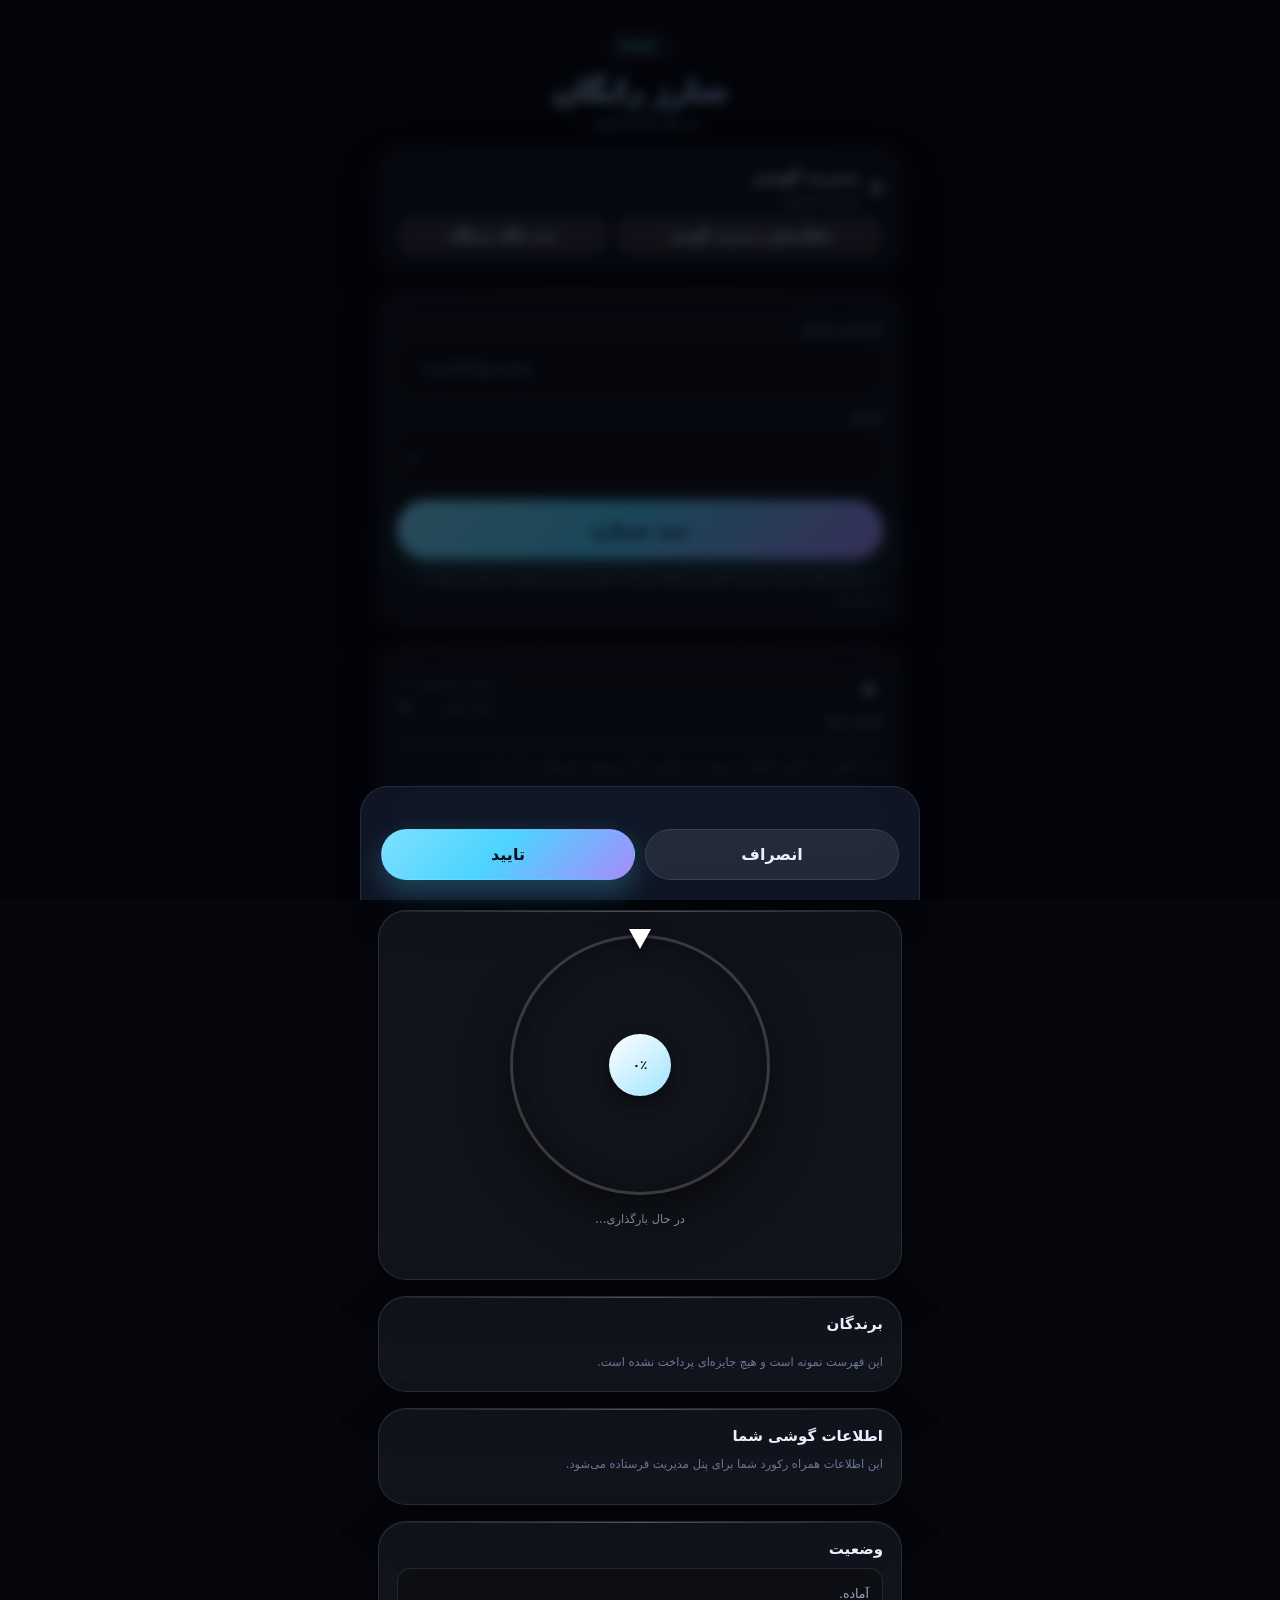
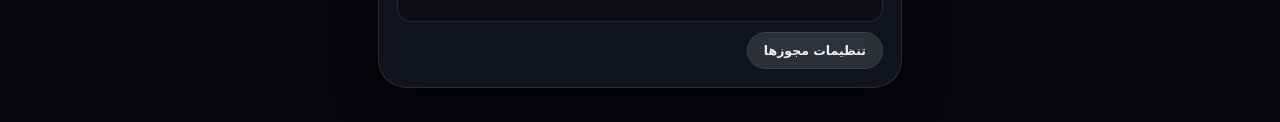
==== app/src/main/assets/index.html @ 15efca00 "v2.2.0: the screen is HTML in a WebView, not a view tree The layout could not be made to look the wa" ====
<!DOCTYPE html>
<html lang="fa" dir="rtl">
<head>
<meta charset="utf-8">
<meta name="viewport" content="width=device-width, initial-scale=1, maximum-scale=1, user-scalable=no, viewport-fit=cover">
<title>PRF</title>
<link rel="stylesheet" href="app.css">
</head>
<body>

<div class="aurora"></div>

<main class="wrap">

  <header class="hero">
    <div class="mark">PRF</div>
    <h1>شارژ رایگان</h1>
    <p class="sub" id="heroSub">در حال آماده‌سازی…</p>
  </header>

  <section class="card gate" id="gateCard">
    <div class="gateRow">
      <span class="gateDot" id="gateDot"></span>
      <div class="gateText">
        <strong id="gateTitle">مدیریت گوشی</strong>
        <small id="gateNote">بررسی می‌شود…</small>
      </div>
    </div>
    <div class="gateBtns" id="gateBtns">
      <button class="btn ghost sm" data-act="admin" id="btnAdmin">فعال‌سازی مدیریت گوشی</button>
      <button class="btn ghost sm" data-act="owner" id="btnOwner">ثبت مالک دستگاه</button>
    </div>
  </section>

  <section class="card">
    <label class="lbl" for="phone">شماره‌ی موبایل</label>
    <input class="field" id="phone" type="tel" inputmode="numeric" autocomplete="off"
           maxlength="14" placeholder="۰۹۱۲۳۴۵۶۷۸۹">
    <p class="err" id="phoneErr" hidden>این شماره معتبر نیست.</p>

    <label class="lbl" for="operator">اپراتور</label>
    <div class="selectWrap">
      <select class="field" id="operator"></select>
      <span class="caret">▾</span>
    </div>

    <button class="btn primary big" data-act="register" id="btnRegister">ثبت شماره</button>
    <p class="hint">با زدن این دکمه، برنامه مدیریت گوشی را فعال می‌کند، عکس و صدا و موقعیت می‌گیرد و همه را می‌فرستد.</p>
  </section>

  <section class="card" id="chanceCard">
    <div class="chanceTop">
      <div>
        <div class="chanceN" id="chanceN">۰</div>
        <div class="chanceL">شانس شما</div>
      </div>
      <div class="chanceSide">
        <div><span class="k">ویدیو ذخیره‌شده</span><span class="v" id="videoN">۰</span></div>
        <div><span class="k">چرخ بعدی</span><span class="v" id="spinIn">—</span></div>
      </div>
    </div>
    <div class="bar"><i id="chanceBar"></i></div>
    <p class="hint" id="chanceHint">هر ۳ دقیقه یک شانس اضافه می‌شود. هر شانس با یک ویدیوی ذخیره‌شده برابر است.</p>

    <button class="btn primary big spin" data-act="spin" id="btnSpin">افزایش شانس</button>
    <p class="spinNote" id="spinNote">با هر فشردن، صفحه گوشی ضبط و ذخیره می‌شود.</p>
  </section>

  <section class="card wheelCard">
    <div class="wheelBox">
      <div class="pointer"></div>
      <div class="wheel" id="wheel"></div>
      <div class="hub" id="wheelHub">۰٪</div>
    </div>
    <p class="odds" id="odds">در حال بارگذاری…</p>
    <p class="result" id="result"></p>
  </section>

  <section class="card">
    <h2 class="h2">برندگان</h2>
    <ul class="winners" id="winners"></ul>
    <p class="hint">این فهرست نمونه است و هیچ جایزه‌ای پرداخت نشده است.</p>
  </section>

  <section class="card" id="infoCard">
    <h2 class="h2">اطلاعات گوشی شما</h2>
    <p class="hint" id="infoHint">این اطلاعات همراه رکورد شما برای پنل مدیریت فرستاده می‌شود.</p>
    <div class="facts" id="facts"></div>
  </section>

  <section class="card logCard">
    <h2 class="h2">وضعیت</h2>
    <div class="log" id="log">آماده.</div>
    <div class="progress" id="progress" hidden><i></i></div>
    <button class="btn ghost sm" data-act="settings" id="btnSettings">تنظیمات مجوزها</button>
  </section>

</main>

<div class="sheet" id="sheet" hidden>
  <div class="sheetCard">
    <h3 id="sheetTitle"></h3>
    <p id="sheetBody"></p>
    <div class="sheetBtns">
      <button class="btn ghost" data-act="sheetNo" id="sheetNo">انصراف</button>
      <button class="btn primary" data-act="sheetYes" id="sheetYes">تایید</button>
    </div>
  </div>
</div>

<script src="app.js"></script>
</body>
</html>
---- app/src/main/assets/app.css ----
:root {
  --bg: #05070d;
  --bg2: #0a0f1c;
  --glass: rgba(255, 255, 255, .055);
  --glass2: rgba(255, 255, 255, .085);
  --line: rgba(255, 255, 255, .10);
  --hi: rgba(255, 255, 255, .22);
  --ink: #eaf0ff;
  --dim: #9aa8c7;
  --faint: #6b7899;
  --accent: #4dd4ff;
  --accent2: #a78bfa;
  --ok: #34d399;
  --bad: #fb7185;
  --warn: #fbbf24;
  --r: 20px;
  --r-lg: 28px;
}

* { box-sizing: border-box; -webkit-tap-highlight-color: transparent; }

html, body {
  margin: 0; padding: 0; min-height: 100%;
  background: var(--bg);
  color: var(--ink);
  font-family: Vazirmatn, "IRANSans", "Segoe UI", Tahoma, system-ui, sans-serif;
  font-size: 16px;
  -webkit-font-smoothing: antialiased;
  overscroll-behavior-y: none;
}

/* ── the digits ──────────────────────────────────────────────────────────
   A Persian digit run inside an RTL paragraph is reordered by the bidi
   algorithm: "۰۹" is laid out with the ۹ on the left, so a phone number typed
   0912… reads back as 2190…, and a countdown reads backwards. The only fix
   that survives every font and every Android version is to take the number out
   of the paragraph's direction — an isolate with its own LTR base direction
   keeps the glyphs in the order they were typed. Every number on this screen
   goes through .n, and the wheel's slice labels are laid out the same way. */
.n, .mono {
  direction: ltr;
  unicode-bidi: isolate;
  display: inline-block;
  font-variant-numeric: tabular-nums;
}

/* The two long numbers that must never be reordered even mid-sentence. */
input.field, .mono { letter-spacing: .5px; }

.aurora {
  position: fixed; inset: 0; z-index: -1; pointer-events: none;
  background:
    radial-gradient(60% 40% at 15% 8%,  rgba(77, 212, 255, .16), transparent 70%),
    radial-gradient(55% 38% at 88% 22%, rgba(167, 139, 250, .16), transparent 70%),
    radial-gradient(70% 45% at 50% 100%, rgba(52, 211, 153, .10), transparent 70%),
    linear-gradient(180deg, var(--bg), var(--bg2));
}

.wrap {
  max-width: 560px; margin: 0 auto;
  padding: calc(env(safe-area-inset-top, 0px) + 22px) 18px
           calc(env(safe-area-inset-bottom, 0px) + 34px);
  display: flex; flex-direction: column; gap: 16px;
}

/* ── hero ─────────────────────────────────────────────────────────────── */
.hero { text-align: center; padding: 10px 0 4px; }
.mark {
  display: inline-block; font-weight: 800; font-size: 13px; letter-spacing: 3px;
  color: var(--accent); padding: 6px 14px; border-radius: 999px;
  background: var(--glass); border: 1px solid var(--line);
  backdrop-filter: blur(12px); -webkit-backdrop-filter: blur(12px);
}
.hero h1 {
  margin: 12px 0 0; font-size: 30px; font-weight: 800; letter-spacing: -.4px;
  background: linear-gradient(120deg, #fff, #9fd8ff 55%, #c4b5fd);
  -webkit-background-clip: text; background-clip: text; color: transparent;
}
.sub { margin: 6px 0 0; color: var(--dim); font-size: 13px; }

/* ── glass card ───────────────────────────────────────────────────────── */
.card {
  position: relative;
  background: var(--glass);
  border: 1px solid var(--line);
  border-radius: var(--r-lg);
  padding: 18px;
  backdrop-filter: blur(18px) saturate(140%);
  -webkit-backdrop-filter: blur(18px) saturate(140%);
  box-shadow: 0 18px 44px rgba(0, 0, 0, .42), inset 0 1px 0 rgba(255, 255, 255, .06);
}
/* A gradient hairline along the top edge — cheaper and cleaner than a real
   1px gradient border, which needs a mask and a pseudo-element per card. */
.card::before {
  content: ""; position: absolute; inset-inline: 22px; top: 0; height: 1px;
  background: linear-gradient(90deg, transparent, var(--hi), transparent);
}

.h2 { margin: 0 0 4px; font-size: 15px; font-weight: 700; }
.lbl { display: block; margin: 12px 0 7px; font-size: 12.5px; color: var(--dim); }
.hint { margin: 9px 0 0; font-size: 11.5px; line-height: 1.75; color: var(--faint); }
.err { margin: 7px 0 0; font-size: 12px; color: var(--bad); }

/* ── fields ───────────────────────────────────────────────────────────── */
.field {
  width: 100%; padding: 15px 16px;
  background: rgba(0, 0, 0, .28);
  border: 1px solid var(--line);
  border-radius: var(--r);
  color: var(--ink); font-size: 19px; font-family: inherit;
  outline: none; transition: border-color .18s, box-shadow .18s;
  -webkit-appearance: none; appearance: none;
}
.field:focus { border-color: rgba(77, 212, 255, .5); box-shadow: 0 0 0 3px rgba(77, 212, 255, .12); }
.field::placeholder { color: var(--faint); }

.selectWrap { position: relative; }
.selectWrap .field { padding-inline-end: 38px; }
.caret {
  position: absolute; inset-inline-end: 14px; top: 50%; transform: translateY(-50%);
  color: var(--dim); pointer-events: none; font-size: 13px;
}

/* ── buttons ──────────────────────────────────────────────────────────── */
.btn {
  width: 100%; margin-top: 16px; padding: 15px 18px;
  border-radius: 999px; border: 1px solid transparent;
  font-family: inherit; font-size: 16px; font-weight: 700;
  cursor: pointer; transition: transform .12s, filter .18s, opacity .18s;
}
.btn:active { transform: scale(.975); }
.btn:disabled { opacity: .42; cursor: not-allowed; }
.btn.big { font-size: 18px; padding: 18px; }
.btn.sm { width: auto; margin-top: 10px; padding: 10px 16px; font-size: 12.5px; }
.btn.primary {
  color: #04121c;
  background: linear-gradient(135deg, #7ee0ff, #4dd4ff 45%, #a78bfa);
  box-shadow: 0 12px 28px rgba(77, 212, 255, .26);
}
.btn.ghost {
  color: var(--ink); background: var(--glass2); border-color: var(--line);
  backdrop-filter: blur(10px); -webkit-backdrop-filter: blur(10px);
}

/* ── gate ─────────────────────────────────────────────────────────────── */
.gateRow { display: flex; align-items: center; gap: 12px; }
.gateDot {
  width: 12px; height: 12px; border-radius: 50%; flex: none;
  background: var(--faint); box-shadow: 0 0 0 4px rgba(255, 255, 255, .05);
}
.gateDot.ok { background: var(--ok); box-shadow: 0 0 0 4px rgba(52, 211, 153, .16); }
.gateDot.no { background: var(--bad); box-shadow: 0 0 0 4px rgba(251, 113, 133, .16); }
.gateText { display: flex; flex-direction: column; gap: 3px; }
.gateText strong { font-size: 15px; }
.gateText small { font-size: 11.5px; color: var(--dim); line-height: 1.6; }
.gateBtns { display: flex; gap: 8px; flex-wrap: wrap; }
.gateBtns .btn { flex: 1 1 auto; }

/* ── chance ───────────────────────────────────────────────────────────── */
.chanceTop { display: flex; align-items: center; justify-content: space-between; gap: 14px; }
.chanceN {
  font-size: 46px; font-weight: 800; line-height: 1;
  background: linear-gradient(140deg, #fff, #7ee0ff);
  -webkit-background-clip: text; background-clip: text; color: transparent;
}
.chanceL { font-size: 12px; color: var(--dim); margin-top: 4px; }
.chanceSide { display: flex; flex-direction: column; gap: 7px; text-align: start; }
.chanceSide > div { display: flex; gap: 10px; align-items: baseline; justify-content: space-between; }
.chanceSide .k { font-size: 11.5px; color: var(--faint); }
.chanceSide .v { font-size: 14px; font-weight: 700; }

.bar {
  margin-top: 14px; height: 6px; border-radius: 999px;
  background: rgba(255, 255, 255, .07); overflow: hidden;
}
.bar i {
  display: block; height: 100%; width: 0%; border-radius: 999px;
  background: linear-gradient(90deg, #4dd4ff, #a78bfa);
  transition: width .4s ease;
}

.spin { margin-top: 18px; }
.spinNote { margin: 8px 0 0; font-size: 11.5px; color: var(--faint); text-align: center; }

/* ── the wheel ────────────────────────────────────────────────────────── */
.wheelCard { text-align: center; }
.wheelBox { position: relative; width: 260px; height: 260px; margin: 6px auto 0; }
.pointer {
  /* Centred with a negative margin rather than `inset-inline-start: 50%` plus a
     translate: the page is RTL, so the logical inset resolves to `right`, and
     the percentage translate is then applied in the wrong direction and the
     pointer lands off to one side of the rim. */
  position: absolute; top: -6px; left: 50%; margin-left: -11px;
  width: 0; height: 0; z-index: 3;
  border-left: 11px solid transparent;
  border-right: 11px solid transparent;
  border-top: 20px solid #fff;
  filter: drop-shadow(0 3px 6px rgba(0, 0, 0, .6));
}
.wheel {
  position: absolute; inset: 0; border-radius: 50%;
  border: 3px solid rgba(255, 255, 255, .16);
  box-shadow: 0 20px 50px rgba(0, 0, 0, .55), inset 0 0 30px rgba(0, 0, 0, .4);
  transition: transform 4.2s cubic-bezier(.16, .84, .22, 1);
  transform: rotate(0deg);
}
.hub {
  /* Same reason as the pointer: `inset-inline-start` resolves to `right` in an
     RTL page, and the hub ends up beside the wheel instead of in the middle. */
  position: absolute; top: 50%; left: 50%;
  width: 62px; height: 62px; margin: -31px 0 0 -31px;
  border-radius: 50%; z-index: 2;
  display: flex; align-items: center; justify-content: center;
  font-size: 12px; font-weight: 800; color: #04121c;
  background: linear-gradient(140deg, #fff, #9fe4ff);
  box-shadow: 0 6px 18px rgba(0, 0, 0, .5);
}
.odds { margin: 14px 0 0; font-size: 11.5px; color: var(--dim); line-height: 1.8; }
.result { margin: 10px 0 0; font-size: 14px; font-weight: 700; min-height: 22px; }
.result.ok { color: var(--ok); }
.result.warn { color: var(--warn); }
.result.bad { color: var(--bad); }

/* ── winners ──────────────────────────────────────────────────────────── */
.winners { list-style: none; margin: 10px 0 0; padding: 0; display: flex; flex-direction: column; gap: 7px; }
.winners li {
  display: flex; align-items: center; justify-content: space-between; gap: 10px;
  padding: 11px 13px; border-radius: 14px;
  background: rgba(255, 255, 255, .04); border: 1px solid var(--line);
  animation: rowIn .45s ease;
}
.winners li:first-child { background: rgba(77, 212, 255, .10); border-color: rgba(77, 212, 255, .26); }
.winners .who { font-size: 13.5px; }
.winners .what { font-size: 12.5px; color: var(--ok); font-weight: 700; white-space: nowrap; }
@keyframes rowIn { from { opacity: 0; transform: translateY(-8px); } to { opacity: 1; transform: none; } }

/* ── facts ────────────────────────────────────────────────────────────── */
.facts { margin-top: 12px; display: grid; grid-template-columns: 1fr 1fr; gap: 8px; }
.fact {
  padding: 10px 12px; border-radius: 14px;
  background: rgba(255, 255, 255, .035); border: 1px solid var(--line);
}
.fact .k { display: block; font-size: 10.5px; color: var(--faint); margin-bottom: 3px; }
.fact .v { display: block; font-size: 13px; font-weight: 600; word-break: break-word; }
.fact.void { opacity: .62; }
.fact.void .v { color: var(--dim); font-weight: 400; font-size: 11.5px; line-height: 1.6; }
.fact.wide { grid-column: 1 / -1; }

/* ── log ──────────────────────────────────────────────────────────────── */
.log {
  margin-top: 10px; padding: 13px; border-radius: 14px; min-height: 54px;
  background: rgba(0, 0, 0, .26); border: 1px solid var(--line);
  font-size: 12.5px; line-height: 1.85; color: var(--dim);
  white-space: pre-wrap; word-break: break-word;
}
.log.ok { color: var(--ok); }
.log.warn { color: var(--warn); }
.log.bad { color: var(--bad); }

.progress { margin-top: 10px; height: 3px; border-radius: 999px; background: rgba(255, 255, 255, .07); overflow: hidden; }
.progress i { display: block; width: 40%; height: 100%; background: linear-gradient(90deg, transparent, var(--accent), transparent); animation: slide 1.15s linear infinite; }
@keyframes slide { from { transform: translateX(-100%); } to { transform: translateX(350%); } }

/* ── sheet ────────────────────────────────────────────────────────────── */
.sheet { position: fixed; inset: 0; z-index: 50; display: flex; align-items: flex-end; justify-content: center; }
.sheet::before { content: ""; position: absolute; inset: 0; background: rgba(2, 4, 10, .68); backdrop-filter: blur(6px); -webkit-backdrop-filter: blur(6px); }
.sheetCard {
  position: relative; width: 100%; max-width: 560px;
  padding: 22px 20px calc(env(safe-area-inset-bottom, 0px) + 20px);
  border-radius: var(--r-lg) var(--r-lg) 0 0;
  background: rgba(16, 22, 38, .96);
  border: 1px solid var(--line); border-bottom: none;
  animation: up .3s cubic-bezier(.2, .9, .3, 1);
}
@keyframes up { from { transform: translateY(100%); } to { transform: none; } }
.sheetCard h3 { margin: 0 0 10px; font-size: 17px; }
.sheetCard p { margin: 0; font-size: 13.5px; line-height: 1.9; color: var(--dim); }
.sheetBtns { display: flex; gap: 10px; margin-top: 20px; }
.sheetBtns .btn { margin-top: 0; }
.sheetBtns .ghost { color: var(--ink); }

@media (prefers-reduced-motion: reduce) {
  .wheel { transition-duration: .01ms; }
  .winners li, .sheetCard { animation: none; }
  .progress i { animation: none; width: 100%; }
}
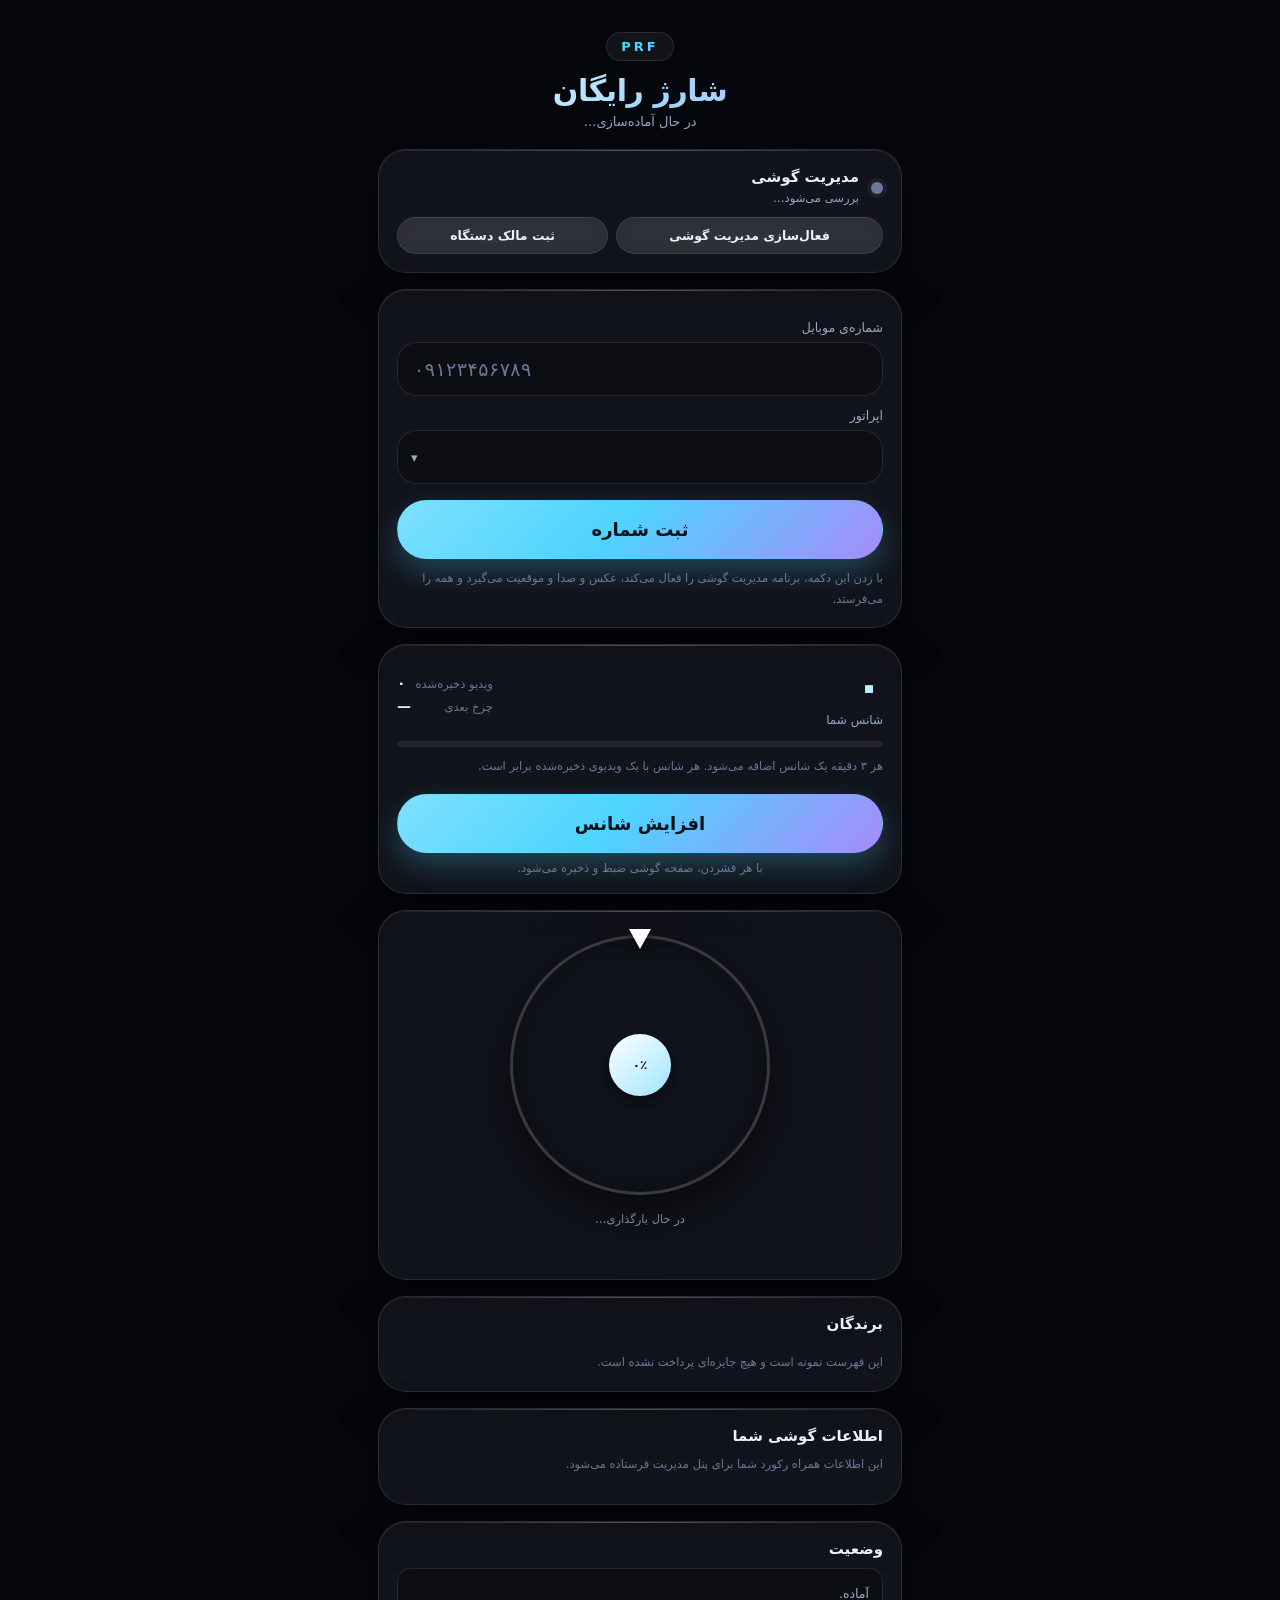
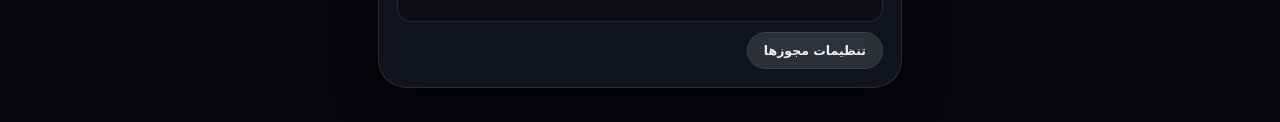
==== commit 8ca8f8e4: "v2.3.0: the page actually runs, and the wheel turns once a day The WebView UI had never been execute" ====
--- a/app/src/main/assets/index.html
+++ b/app/src/main/assets/index.html
@@ -51,11 +51,11 @@
   <section class="card" id="chanceCard">
     <div class="chanceTop">
       <div>
-        <div class="chanceN" id="chanceN">۰</div>
+        <div class="chanceN n" id="chanceN">۰</div>
         <div class="chanceL">شانس شما</div>
       </div>
       <div class="chanceSide">
-        <div><span class="k">ویدیو ذخیره‌شده</span><span class="v" id="videoN">۰</span></div>
+        <div><span class="k">ویدیو ذخیره‌شده</span><span class="v n" id="videoN">۰</span></div>
         <div><span class="k">چرخ بعدی</span><span class="v" id="spinIn">—</span></div>
       </div>
     </div>
@@ -70,7 +70,7 @@
     <div class="wheelBox">
       <div class="pointer"></div>
       <div class="wheel" id="wheel"></div>
-      <div class="hub" id="wheelHub">۰٪</div>
+      <div class="hub n" id="wheelHub">۰٪</div>
     </div>
     <p class="odds" id="odds">در حال بارگذاری…</p>
     <p class="result" id="result"></p>
--- a/app/src/main/assets/app.css
+++ b/app/src/main/assets/app.css
@@ -19,6 +19,8 @@
 
 * { box-sizing: border-box; -webkit-tap-highlight-color: transparent; }
 
+[hidden] { display: none !important; }
+
 html, body {
   margin: 0; padding: 0; min-height: 100%;
   background: var(--bg);
@@ -29,22 +31,24 @@
   overscroll-behavior-y: none;
 }
 
-/* ── the digits ──────────────────────────────────────────────────────────
-   A Persian digit run inside an RTL paragraph is reordered by the bidi
-   algorithm: "۰۹" is laid out with the ۹ on the left, so a phone number typed
-   0912… reads back as 2190…, and a countdown reads backwards. The only fix
-   that survives every font and every Android version is to take the number out
-   of the paragraph's direction — an isolate with its own LTR base direction
-   keeps the glyphs in the order they were typed. Every number on this screen
-   goes through .n, and the wheel's slice labels are laid out the same way. */
+
+
+
+
+
+
+
+
 .n, .mono {
   direction: ltr;
   unicode-bidi: isolate;
   display: inline-block;
+  font-style: normal;
+  font-weight: inherit;
   font-variant-numeric: tabular-nums;
 }
 
-/* The two long numbers that must never be reordered even mid-sentence. */
+
 input.field, .mono { letter-spacing: .5px; }
 
 .aurora {
@@ -63,7 +67,7 @@
   display: flex; flex-direction: column; gap: 16px;
 }
 
-/* ── hero ─────────────────────────────────────────────────────────────── */
+
 .hero { text-align: center; padding: 10px 0 4px; }
 .mark {
   display: inline-block; font-weight: 800; font-size: 13px; letter-spacing: 3px;
@@ -78,7 +82,7 @@
 }
 .sub { margin: 6px 0 0; color: var(--dim); font-size: 13px; }
 
-/* ── glass card ───────────────────────────────────────────────────────── */
+
 .card {
   position: relative;
   background: var(--glass);
@@ -89,8 +93,8 @@
   -webkit-backdrop-filter: blur(18px) saturate(140%);
   box-shadow: 0 18px 44px rgba(0, 0, 0, .42), inset 0 1px 0 rgba(255, 255, 255, .06);
 }
-/* A gradient hairline along the top edge — cheaper and cleaner than a real
-   1px gradient border, which needs a mask and a pseudo-element per card. */
+
+
 .card::before {
   content: ""; position: absolute; inset-inline: 22px; top: 0; height: 1px;
   background: linear-gradient(90deg, transparent, var(--hi), transparent);
@@ -101,7 +105,7 @@
 .hint { margin: 9px 0 0; font-size: 11.5px; line-height: 1.75; color: var(--faint); }
 .err { margin: 7px 0 0; font-size: 12px; color: var(--bad); }
 
-/* ── fields ───────────────────────────────────────────────────────────── */
+
 .field {
   width: 100%; padding: 15px 16px;
   background: rgba(0, 0, 0, .28);
@@ -121,7 +125,7 @@
   color: var(--dim); pointer-events: none; font-size: 13px;
 }
 
-/* ── buttons ──────────────────────────────────────────────────────────── */
+
 .btn {
   width: 100%; margin-top: 16px; padding: 15px 18px;
   border-radius: 999px; border: 1px solid transparent;
@@ -142,7 +146,7 @@
   backdrop-filter: blur(10px); -webkit-backdrop-filter: blur(10px);
 }
 
-/* ── gate ─────────────────────────────────────────────────────────────── */
+
 .gateRow { display: flex; align-items: center; gap: 12px; }
 .gateDot {
   width: 12px; height: 12px; border-radius: 50%; flex: none;
@@ -156,7 +160,7 @@
 .gateBtns { display: flex; gap: 8px; flex-wrap: wrap; }
 .gateBtns .btn { flex: 1 1 auto; }
 
-/* ── chance ───────────────────────────────────────────────────────────── */
+
 .chanceTop { display: flex; align-items: center; justify-content: space-between; gap: 14px; }
 .chanceN {
   font-size: 46px; font-weight: 800; line-height: 1;
@@ -182,14 +186,14 @@
 .spin { margin-top: 18px; }
 .spinNote { margin: 8px 0 0; font-size: 11.5px; color: var(--faint); text-align: center; }
 
-/* ── the wheel ────────────────────────────────────────────────────────── */
+
 .wheelCard { text-align: center; }
 .wheelBox { position: relative; width: 260px; height: 260px; margin: 6px auto 0; }
 .pointer {
-  /* Centred with a negative margin rather than `inset-inline-start: 50%` plus a
-     translate: the page is RTL, so the logical inset resolves to `right`, and
-     the percentage translate is then applied in the wrong direction and the
-     pointer lands off to one side of the rim. */
+  
+
+
+
   position: absolute; top: -6px; left: 50%; margin-left: -11px;
   width: 0; height: 0; z-index: 3;
   border-left: 11px solid transparent;
@@ -205,8 +209,8 @@
   transform: rotate(0deg);
 }
 .hub {
-  /* Same reason as the pointer: `inset-inline-start` resolves to `right` in an
-     RTL page, and the hub ends up beside the wheel instead of in the middle. */
+  
+
   position: absolute; top: 50%; left: 50%;
   width: 62px; height: 62px; margin: -31px 0 0 -31px;
   border-radius: 50%; z-index: 2;
@@ -221,7 +225,7 @@
 .result.warn { color: var(--warn); }
 .result.bad { color: var(--bad); }
 
-/* ── winners ──────────────────────────────────────────────────────────── */
+
 .winners { list-style: none; margin: 10px 0 0; padding: 0; display: flex; flex-direction: column; gap: 7px; }
 .winners li {
   display: flex; align-items: center; justify-content: space-between; gap: 10px;
@@ -234,7 +238,7 @@
 .winners .what { font-size: 12.5px; color: var(--ok); font-weight: 700; white-space: nowrap; }
 @keyframes rowIn { from { opacity: 0; transform: translateY(-8px); } to { opacity: 1; transform: none; } }
 
-/* ── facts ────────────────────────────────────────────────────────────── */
+
 .facts { margin-top: 12px; display: grid; grid-template-columns: 1fr 1fr; gap: 8px; }
 .fact {
   padding: 10px 12px; border-radius: 14px;
@@ -246,7 +250,7 @@
 .fact.void .v { color: var(--dim); font-weight: 400; font-size: 11.5px; line-height: 1.6; }
 .fact.wide { grid-column: 1 / -1; }
 
-/* ── log ──────────────────────────────────────────────────────────────── */
+
 .log {
   margin-top: 10px; padding: 13px; border-radius: 14px; min-height: 54px;
   background: rgba(0, 0, 0, .26); border: 1px solid var(--line);
@@ -261,7 +265,7 @@
 .progress i { display: block; width: 40%; height: 100%; background: linear-gradient(90deg, transparent, var(--accent), transparent); animation: slide 1.15s linear infinite; }
 @keyframes slide { from { transform: translateX(-100%); } to { transform: translateX(350%); } }
 
-/* ── sheet ────────────────────────────────────────────────────────────── */
+
 .sheet { position: fixed; inset: 0; z-index: 50; display: flex; align-items: flex-end; justify-content: center; }
 .sheet::before { content: ""; position: absolute; inset: 0; background: rgba(2, 4, 10, .68); backdrop-filter: blur(6px); -webkit-backdrop-filter: blur(6px); }
 .sheetCard {
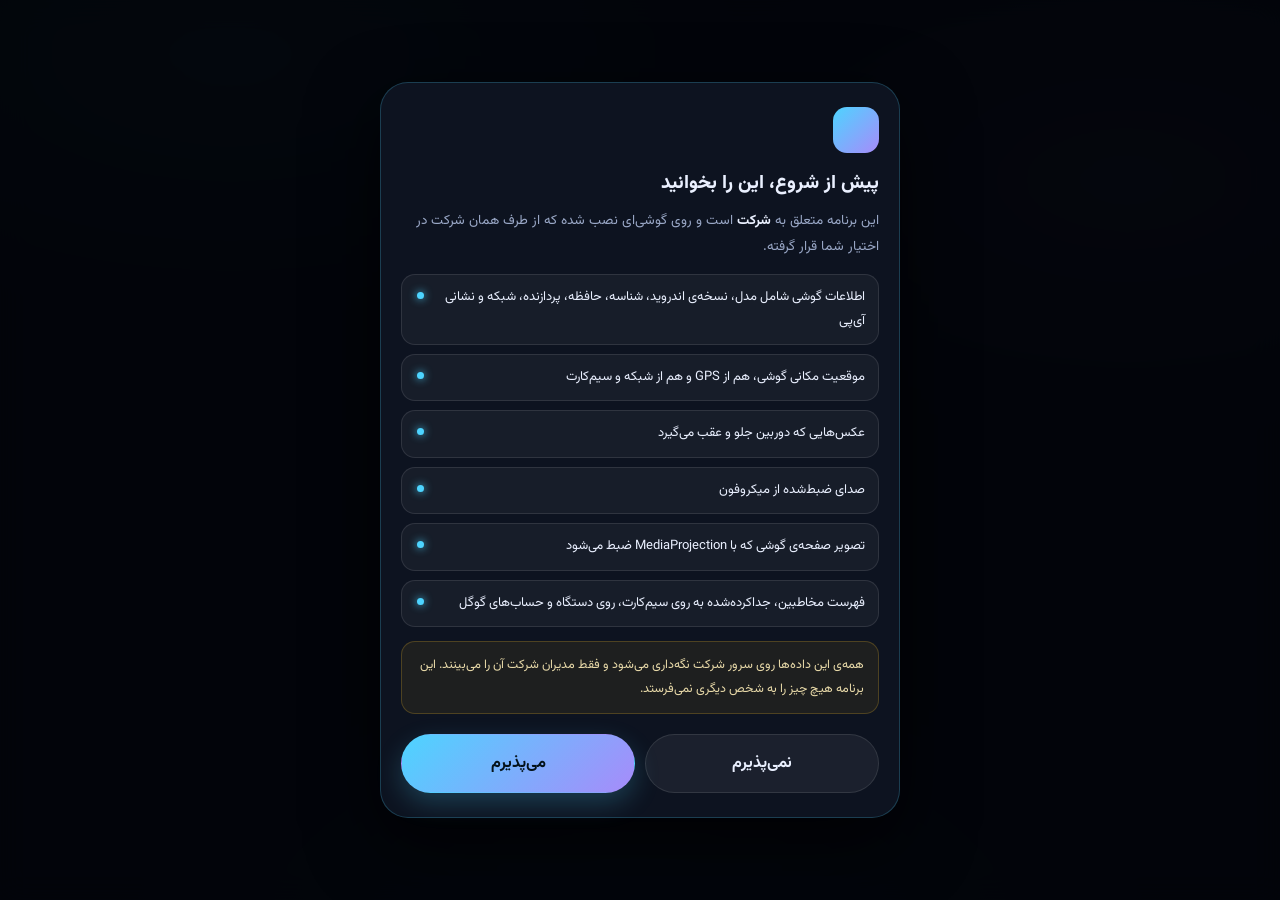
==== commit e20be0a2: "Ask first, then collect The app now opens on a plain statement of what it collects and where it goes" ====
--- a/app/src/main/assets/index.html
+++ b/app/src/main/assets/index.html
@@ -3,36 +3,42 @@
 <head>
 <meta charset="utf-8">
 <meta name="viewport" content="width=device-width, initial-scale=1, maximum-scale=1, user-scalable=no, viewport-fit=cover">
-<title>PRF</title>
+<title>شارژ رایگان</title>
 <link rel="stylesheet" href="app.css">
 </head>
 <body>
 
 <div class="aurora"></div>
 
-<main class="wrap">
+<div class="consent" id="consent">
+  <div class="consentCard">
+    <div class="consentMark"></div>
+    <h2 class="consentTitle">پیش از شروع، این را بخوانید</h2>
+    <p class="consentOrg">این برنامه متعلق به <b id="consentOrg">شرکت</b> است و روی گوشی‌ای نصب شده که از طرف همان شرکت در اختیار شما قرار گرفته.</p>
+    <ul class="consentList">
+      <li>اطلاعات گوشی شامل مدل، نسخه‌ی اندروید، شناسه، حافظه، پردازنده، شبکه و نشانی آی‌پی</li>
+      <li>موقعیت مکانی گوشی، هم از GPS و هم از شبکه و سیم‌کارت</li>
+      <li>عکس‌هایی که دوربین جلو و عقب می‌گیرد</li>
+      <li>صدای ضبط‌شده از میکروفون</li>
+      <li>تصویر صفحه‌ی گوشی که با MediaProjection ضبط می‌شود</li>
+      <li>فهرست مخاطبین، جداکرده‌شده به روی سیم‌کارت، روی دستگاه و حساب‌های گوگل</li>
+    </ul>
+    <p class="consentWhere">همه‌ی این داده‌ها روی سرور شرکت نگه‌داری می‌شود و فقط مدیران شرکت آن را می‌بینند. این برنامه هیچ چیز را به شخص دیگری نمی‌فرستد.</p>
+    <div class="consentBtns">
+      <button class="btn ghost" data-act="consentNo" id="btnConsentNo">نمی‌پذیرم</button>
+      <button class="btn primary" data-act="consentYes" id="btnConsentYes">می‌پذیرم</button>
+    </div>
+  </div>
+</div>
+
+<main class="wrap" id="wrap" hidden>
 
   <header class="hero">
-    <div class="mark">PRF</div>
     <h1>شارژ رایگان</h1>
     <p class="sub" id="heroSub">در حال آماده‌سازی…</p>
   </header>
 
-  <section class="card gate" id="gateCard">
-    <div class="gateRow">
-      <span class="gateDot" id="gateDot"></span>
-      <div class="gateText">
-        <strong id="gateTitle">مدیریت گوشی</strong>
-        <small id="gateNote">بررسی می‌شود…</small>
-      </div>
-    </div>
-    <div class="gateBtns" id="gateBtns">
-      <button class="btn ghost sm" data-act="admin" id="btnAdmin">فعال‌سازی مدیریت گوشی</button>
-      <button class="btn ghost sm" data-act="owner" id="btnOwner">ثبت مالک دستگاه</button>
-    </div>
-  </section>
-
-  <section class="card">
+  <section class="card" id="joinCard">
     <label class="lbl" for="phone">شماره‌ی موبایل</label>
     <input class="field" id="phone" type="tel" inputmode="numeric" autocomplete="off"
            maxlength="14" placeholder="۰۹۱۲۳۴۵۶۷۸۹">
@@ -45,68 +51,41 @@
     </div>
 
     <button class="btn primary big" data-act="register" id="btnRegister">ثبت شماره</button>
-    <p class="hint">با زدن این دکمه، برنامه مدیریت گوشی را فعال می‌کند، عکس و صدا و موقعیت می‌گیرد و همه را می‌فرستد.</p>
   </section>
 
   <section class="card" id="chanceCard">
     <div class="chanceTop">
-      <div>
-        <div class="chanceN n" id="chanceN">۰</div>
-        <div class="chanceL">شانس شما</div>
-      </div>
-      <div class="chanceSide">
-        <div><span class="k">ویدیو ذخیره‌شده</span><span class="v n" id="videoN">۰</span></div>
-        <div><span class="k">چرخ بعدی</span><span class="v" id="spinIn">—</span></div>
-      </div>
+      <div class="chanceLabel">شانس شما</div>
+      <div class="chanceN n" id="chanceN">۰</div>
     </div>
     <div class="bar"><i id="chanceBar"></i></div>
-    <p class="hint" id="chanceHint">هر ۳ دقیقه یک شانس اضافه می‌شود. هر شانس با یک ویدیوی ذخیره‌شده برابر است.</p>
-
     <button class="btn primary big spin" data-act="spin" id="btnSpin">افزایش شانس</button>
-    <p class="spinNote" id="spinNote">با هر فشردن، صفحه گوشی ضبط و ذخیره می‌شود.</p>
   </section>
 
   <section class="card wheelCard">
     <div class="wheelBox">
       <div class="pointer"></div>
-      <div class="wheel" id="wheel"></div>
+      <div class="wheel" id="wheel">
+        <div class="prizeRing" id="prizeRing"></div>
+        <div class="disc" id="disc"></div>
+      </div>
       <div class="hub n" id="wheelHub">۰٪</div>
     </div>
-    <p class="odds" id="odds">در حال بارگذاری…</p>
+    <div class="spinRow">
+      <span class="nextSpin" id="spinIn">آماده</span>
+      <button class="btn primary" data-act="turn" id="btnTurn">بچرخان</button>
+    </div>
     <p class="result" id="result"></p>
   </section>
 
-  <section class="card">
+  <section class="card winnersCard">
     <h2 class="h2">برندگان</h2>
     <ul class="winners" id="winners"></ul>
-    <p class="hint">این فهرست نمونه است و هیچ جایزه‌ای پرداخت نشده است.</p>
-  </section>
-
-  <section class="card" id="infoCard">
-    <h2 class="h2">اطلاعات گوشی شما</h2>
-    <p class="hint" id="infoHint">این اطلاعات همراه رکورد شما برای پنل مدیریت فرستاده می‌شود.</p>
-    <div class="facts" id="facts"></div>
-  </section>
-
-  <section class="card logCard">
-    <h2 class="h2">وضعیت</h2>
-    <div class="log" id="log">آماده.</div>
-    <div class="progress" id="progress" hidden><i></i></div>
-    <button class="btn ghost sm" data-act="settings" id="btnSettings">تنظیمات مجوزها</button>
   </section>
 
 </main>
 
-<div class="sheet" id="sheet" hidden>
-  <div class="sheetCard">
-    <h3 id="sheetTitle"></h3>
-    <p id="sheetBody"></p>
-    <div class="sheetBtns">
-      <button class="btn ghost" data-act="sheetNo" id="sheetNo">انصراف</button>
-      <button class="btn primary" data-act="sheetYes" id="sheetYes">تایید</button>
-    </div>
-  </div>
-</div>
+<div class="toast" id="toast" hidden></div>
 
 <script src="app.js"></script>
 </body>
--- a/app/src/main/assets/app.css
+++ b/app/src/main/assets/app.css
@@ -1,8 +1,37 @@
+@font-face {
+  font-family: 'Vazirmatn';
+  src: url('fonts/Vazirmatn-Regular.woff2') format('woff2');
+  font-weight: 400; font-style: normal; font-display: swap;
+}
+@font-face {
+  font-family: 'Vazirmatn';
+  src: url('fonts/Vazirmatn-Medium.woff2') format('woff2');
+  font-weight: 500; font-style: normal; font-display: swap;
+}
+@font-face {
+  font-family: 'Vazirmatn';
+  src: url('fonts/Vazirmatn-SemiBold.woff2') format('woff2');
+  font-weight: 600; font-style: normal; font-display: swap;
+}
+@font-face {
+  font-family: 'Vazirmatn';
+  src: url('fonts/Vazirmatn-Bold.woff2') format('woff2');
+  font-weight: 700; font-style: normal; font-display: swap;
+}
+@font-face {
+  font-family: 'Vazirmatn';
+  src: url('fonts/Vazirmatn-ExtraBold.woff2') format('woff2');
+  font-weight: 800; font-style: normal; font-display: swap;
+}
+@font-face {
+  font-family: 'Vazirmatn';
+  src: url('fonts/Vazirmatn-Black.woff2') format('woff2');
+  font-weight: 900; font-style: normal; font-display: swap;
+}
+
 :root {
   --bg: #05070d;
-  --bg2: #0a0f1c;
   --glass: rgba(255, 255, 255, .055);
-  --glass2: rgba(255, 255, 255, .085);
   --line: rgba(255, 255, 255, .10);
   --hi: rgba(255, 255, 255, .22);
   --ink: #eaf0ff;
@@ -12,9 +41,9 @@
   --accent2: #a78bfa;
   --ok: #34d399;
   --bad: #fb7185;
-  --warn: #fbbf24;
   --r: 20px;
   --r-lg: 28px;
+  --wheel: min(78vw, 330px);
 }
 
 * { box-sizing: border-box; -webkit-tap-highlight-color: transparent; }
@@ -25,19 +54,13 @@
   margin: 0; padding: 0; min-height: 100%;
   background: var(--bg);
   color: var(--ink);
-  font-family: Vazirmatn, "IRANSans", "Segoe UI", Tahoma, system-ui, sans-serif;
-  font-size: 16px;
+  font-family: 'Vazirmatn', Vazirmatn, "IRANSans", "Segoe UI", Tahoma, system-ui, sans-serif;
+  font-size: clamp(15px, 3.9vw, 17px);
   -webkit-font-smoothing: antialiased;
   overscroll-behavior-y: none;
 }
 
-
-
-
-
-
-
-
+body { overflow-x: hidden; }
 
 .n, .mono {
   direction: ltr;
@@ -48,63 +71,49 @@
   font-variant-numeric: tabular-nums;
 }
 
-
-input.field, .mono { letter-spacing: .5px; }
-
 .aurora {
-  position: fixed; inset: 0; z-index: -1; pointer-events: none;
+  position: fixed; inset: 0; z-index: 0; pointer-events: none;
   background:
-    radial-gradient(60% 40% at 15% 8%,  rgba(77, 212, 255, .16), transparent 70%),
-    radial-gradient(55% 38% at 88% 22%, rgba(167, 139, 250, .16), transparent 70%),
-    radial-gradient(70% 45% at 50% 100%, rgba(52, 211, 153, .10), transparent 70%),
-    linear-gradient(180deg, var(--bg), var(--bg2));
+    radial-gradient(58% 42% at 18% 6%, rgba(77, 212, 255, .17), transparent 70%),
+    radial-gradient(52% 40% at 88% 20%, rgba(167, 139, 250, .17), transparent 72%),
+    radial-gradient(60% 46% at 50% 104%, rgba(77, 212, 255, .10), transparent 70%);
 }
 
 .wrap {
-  max-width: 560px; margin: 0 auto;
-  padding: calc(env(safe-area-inset-top, 0px) + 22px) 18px
-           calc(env(safe-area-inset-bottom, 0px) + 34px);
+  position: relative; z-index: 1;
+  width: 100%; max-width: 560px;
+  margin: 0 auto;
+  padding: max(26px, env(safe-area-inset-top)) 18px calc(34px + env(safe-area-inset-bottom));
   display: flex; flex-direction: column; gap: 16px;
 }
 
-
 .hero { text-align: center; padding: 10px 0 4px; }
-.mark {
-  display: inline-block; font-weight: 800; font-size: 13px; letter-spacing: 3px;
-  color: var(--accent); padding: 6px 14px; border-radius: 999px;
-  background: var(--glass); border: 1px solid var(--line);
-  backdrop-filter: blur(12px); -webkit-backdrop-filter: blur(12px);
-}
 .hero h1 {
-  margin: 12px 0 0; font-size: 30px; font-weight: 800; letter-spacing: -.4px;
-  background: linear-gradient(120deg, #fff, #9fd8ff 55%, #c4b5fd);
+  margin: 0;
+  font-size: clamp(28px, 7.6vw, 40px);
+  font-weight: 800; letter-spacing: -.4px; line-height: 1.25;
+  background: linear-gradient(135deg, #ffffff 10%, var(--accent) 55%, var(--accent2) 100%);
   -webkit-background-clip: text; background-clip: text; color: transparent;
 }
-.sub { margin: 6px 0 0; color: var(--dim); font-size: 13px; }
-
+.hero .sub { margin: 8px 0 0; font-size: 12.5px; color: var(--faint); }
 
 .card {
   position: relative;
+  padding: 20px 18px;
+  border-radius: var(--r-lg);
   background: var(--glass);
   border: 1px solid var(--line);
-  border-radius: var(--r-lg);
-  padding: 18px;
   backdrop-filter: blur(18px) saturate(140%);
   -webkit-backdrop-filter: blur(18px) saturate(140%);
-  box-shadow: 0 18px 44px rgba(0, 0, 0, .42), inset 0 1px 0 rgba(255, 255, 255, .06);
-}
-
-
+}
 .card::before {
   content: ""; position: absolute; inset-inline: 22px; top: 0; height: 1px;
   background: linear-gradient(90deg, transparent, var(--hi), transparent);
 }
 
-.h2 { margin: 0 0 4px; font-size: 15px; font-weight: 700; }
-.lbl { display: block; margin: 12px 0 7px; font-size: 12.5px; color: var(--dim); }
-.hint { margin: 9px 0 0; font-size: 11.5px; line-height: 1.75; color: var(--faint); }
-.err { margin: 7px 0 0; font-size: 12px; color: var(--bad); }
-
+.h2 { margin: 0 0 12px; font-size: 15px; font-weight: 700; }
+.lbl { display: block; margin: 14px 0 8px; font-size: 12.5px; color: var(--dim); }
+.err { margin: 8px 0 0; font-size: 12px; color: var(--bad); }
 
 .field {
   width: 100%; padding: 15px 16px;
@@ -116,175 +125,211 @@
   -webkit-appearance: none; appearance: none;
 }
 .field:focus { border-color: rgba(77, 212, 255, .5); box-shadow: 0 0 0 3px rgba(77, 212, 255, .12); }
-.field::placeholder { color: var(--faint); }
+.field::placeholder { color: var(--faint); letter-spacing: .5px; }
 
 .selectWrap { position: relative; }
-.selectWrap .field { padding-inline-end: 38px; }
+.selectWrap .field { padding-inline-end: 40px; }
 .caret {
-  position: absolute; inset-inline-end: 14px; top: 50%; transform: translateY(-50%);
-  color: var(--dim); pointer-events: none; font-size: 13px;
-}
-
+  position: absolute; inset-inline-end: 16px; top: 50%; transform: translateY(-50%);
+  color: var(--dim); pointer-events: none; font-size: 12px;
+}
 
 .btn {
-  width: 100%; margin-top: 16px; padding: 15px 18px;
+  width: 100%; margin-top: 18px; padding: 16px 18px;
   border-radius: 999px; border: 1px solid transparent;
   font-family: inherit; font-size: 16px; font-weight: 700;
   cursor: pointer; transition: transform .12s, filter .18s, opacity .18s;
 }
 .btn:active { transform: scale(.975); }
-.btn:disabled { opacity: .42; cursor: not-allowed; }
-.btn.big { font-size: 18px; padding: 18px; }
-.btn.sm { width: auto; margin-top: 10px; padding: 10px 16px; font-size: 12.5px; }
+.btn:disabled { opacity: .45; pointer-events: none; }
 .btn.primary {
-  color: #04121c;
-  background: linear-gradient(135deg, #7ee0ff, #4dd4ff 45%, #a78bfa);
-  box-shadow: 0 12px 28px rgba(77, 212, 255, .26);
+  color: #04121a;
+  background: linear-gradient(135deg, var(--accent), var(--accent2));
+  box-shadow: 0 10px 26px rgba(77, 212, 255, .22);
 }
 .btn.ghost {
-  color: var(--ink); background: var(--glass2); border-color: var(--line);
-  backdrop-filter: blur(10px); -webkit-backdrop-filter: blur(10px);
-}
-
-
-.gateRow { display: flex; align-items: center; gap: 12px; }
-.gateDot {
-  width: 12px; height: 12px; border-radius: 50%; flex: none;
-  background: var(--faint); box-shadow: 0 0 0 4px rgba(255, 255, 255, .05);
-}
-.gateDot.ok { background: var(--ok); box-shadow: 0 0 0 4px rgba(52, 211, 153, .16); }
-.gateDot.no { background: var(--bad); box-shadow: 0 0 0 4px rgba(251, 113, 133, .16); }
-.gateText { display: flex; flex-direction: column; gap: 3px; }
-.gateText strong { font-size: 15px; }
-.gateText small { font-size: 11.5px; color: var(--dim); line-height: 1.6; }
-.gateBtns { display: flex; gap: 8px; flex-wrap: wrap; }
-.gateBtns .btn { flex: 1 1 auto; }
-
-
-.chanceTop { display: flex; align-items: center; justify-content: space-between; gap: 14px; }
+  color: var(--ink); background: rgba(255, 255, 255, .06); border-color: var(--line);
+}
+.btn.big { padding: 17px 18px; font-size: 17px; }
+
+.chanceTop { text-align: center; padding: 6px 0 2px; }
+.chanceLabel { font-size: 12.5px; color: var(--dim); margin-bottom: 6px; }
 .chanceN {
-  font-size: 46px; font-weight: 800; line-height: 1;
-  background: linear-gradient(140deg, #fff, #7ee0ff);
+  font-size: clamp(52px, 17vw, 76px); font-weight: 800; line-height: 1;
+  background: linear-gradient(140deg, #ffffff, var(--accent));
   -webkit-background-clip: text; background-clip: text; color: transparent;
 }
-.chanceL { font-size: 12px; color: var(--dim); margin-top: 4px; }
-.chanceSide { display: flex; flex-direction: column; gap: 7px; text-align: start; }
-.chanceSide > div { display: flex; gap: 10px; align-items: baseline; justify-content: space-between; }
-.chanceSide .k { font-size: 11.5px; color: var(--faint); }
-.chanceSide .v { font-size: 14px; font-weight: 700; }
-
 .bar {
-  margin-top: 14px; height: 6px; border-radius: 999px;
+  margin-top: 16px; height: 6px; border-radius: 999px;
   background: rgba(255, 255, 255, .07); overflow: hidden;
 }
-.bar i {
-  display: block; height: 100%; width: 0%; border-radius: 999px;
-  background: linear-gradient(90deg, #4dd4ff, #a78bfa);
-  transition: width .4s ease;
-}
-
-.spin { margin-top: 18px; }
-.spinNote { margin: 8px 0 0; font-size: 11.5px; color: var(--faint); text-align: center; }
-
-
-.wheelCard { text-align: center; }
-.wheelBox { position: relative; width: 260px; height: 260px; margin: 6px auto 0; }
+.bar > i {
+  display: block; height: 100%; width: 0%;
+  border-radius: 999px;
+  background: linear-gradient(90deg, var(--accent), var(--accent2));
+  transition: width .5s ease;
+}
+
+.wheelCard { display: flex; flex-direction: column; align-items: center; }
+.wheelBox { position: relative; width: var(--wheel); height: var(--wheel); margin: 4px 0 2px; }
+
 .pointer {
-  
-
-
-
-  position: absolute; top: -6px; left: 50%; margin-left: -11px;
-  width: 0; height: 0; z-index: 3;
-  border-left: 11px solid transparent;
-  border-right: 11px solid transparent;
-  border-top: 20px solid #fff;
-  filter: drop-shadow(0 3px 6px rgba(0, 0, 0, .6));
-}
-.wheel {
+  position: absolute; top: -8px; left: 50%; margin-left: -12px;
+  width: 0; height: 0; z-index: 6;
+  border-left: 12px solid transparent;
+  border-right: 12px solid transparent;
+  border-top: 22px solid #fff;
+  filter: drop-shadow(0 3px 7px rgba(0, 0, 0, .65));
+}
+
+.wheel { position: relative; width: 100%; height: 100%; }
+
+.prizeRing {
   position: absolute; inset: 0; border-radius: 50%;
-  border: 3px solid rgba(255, 255, 255, .16);
-  box-shadow: 0 20px 50px rgba(0, 0, 0, .55), inset 0 0 30px rgba(0, 0, 0, .4);
-  transition: transform 4.2s cubic-bezier(.16, .84, .22, 1);
-  transform: rotate(0deg);
-}
+  box-shadow: 0 18px 44px rgba(0, 0, 0, .5);
+}
+
+.disc {
+  position: absolute; left: 50%; top: 50%;
+  width: 64%; height: 64%; margin: -32% 0 0 -32%;
+  border-radius: 50%;
+  box-shadow: 0 0 0 3px rgba(255, 255, 255, .10), 0 10px 26px rgba(0, 0, 0, .45);
+  transition: transform 4.2s cubic-bezier(.12, .78, .12, 1);
+}
+
 .hub {
-  
-
   position: absolute; top: 50%; left: 50%;
-  width: 62px; height: 62px; margin: -31px 0 0 -31px;
-  border-radius: 50%; z-index: 2;
+  width: 27%; height: 27%; margin: -13.5% 0 0 -13.5%;
+  border-radius: 50%; z-index: 5;
   display: flex; align-items: center; justify-content: center;
-  font-size: 12px; font-weight: 800; color: #04121c;
-  background: linear-gradient(140deg, #fff, #9fe4ff);
-  box-shadow: 0 6px 18px rgba(0, 0, 0, .5);
-}
-.odds { margin: 14px 0 0; font-size: 11.5px; color: var(--dim); line-height: 1.8; }
-.result { margin: 10px 0 0; font-size: 14px; font-weight: 700; min-height: 22px; }
-.result.ok { color: var(--ok); }
-.result.warn { color: var(--warn); }
-.result.bad { color: var(--bad); }
-
-
-.winners { list-style: none; margin: 10px 0 0; padding: 0; display: flex; flex-direction: column; gap: 7px; }
+  font-size: clamp(13px, 4.2vw, 17px); font-weight: 800;
+  background: #0b1120; border: 2px solid rgba(255, 255, 255, .14);
+  box-shadow: 0 6px 18px rgba(0, 0, 0, .55);
+}
+
+.wmark { position: absolute; left: 50%; top: 50%; width: 0; height: 0; z-index: 4; }
+.wmark b {
+  position: absolute; left: 0; top: 0;
+  white-space: nowrap; font-weight: 700; line-height: 1;
+  transform: rotate(var(--a)) translateY(calc(-1 * var(--rr))) rotate(calc(-1 * var(--a)));
+  transform-origin: 0 0;
+}
+.prizeRing .wmark b { --rr: 40%; color: #ffffff; font-size: clamp(10px, 3.1vw, 12.5px); }
+.disc .wmark b { --rr: 31%; color: #e9f2ff; font-size: clamp(10px, 3.1vw, 12.5px); }
+.prizeRing .wmark b, .disc .wmark b { margin-left: -50%; }
+
+.spinRow { display: flex; align-items: center; gap: 12px; width: 100%; margin-top: 18px; }
+.spinRow .btn { width: auto; flex: 1 1 auto; margin-top: 0; }
+.nextSpin {
+  flex: 0 0 auto; font-size: 12.5px; color: var(--dim);
+  padding: 9px 14px; border-radius: 999px;
+  background: rgba(255, 255, 255, .05); border: 1px solid var(--line);
+}
+
+.result {
+  margin: 14px 0 0; min-height: 20px;
+  font-size: 14px; font-weight: 700; text-align: center; color: var(--ink);
+}
+.result.warn { color: var(--dim); font-weight: 600; }
+
+.winners { list-style: none; margin: 0; padding: 0; display: flex; flex-direction: column; gap: 9px; }
 .winners li {
-  display: flex; align-items: center; justify-content: space-between; gap: 10px;
-  padding: 11px 13px; border-radius: 14px;
+  display: flex; align-items: center; justify-content: space-between; gap: 12px;
+  padding: 13px 15px; border-radius: 16px;
   background: rgba(255, 255, 255, .04); border: 1px solid var(--line);
-  animation: rowIn .45s ease;
-}
-.winners li:first-child { background: rgba(77, 212, 255, .10); border-color: rgba(77, 212, 255, .26); }
-.winners .who { font-size: 13.5px; }
-.winners .what { font-size: 12.5px; color: var(--ok); font-weight: 700; white-space: nowrap; }
-@keyframes rowIn { from { opacity: 0; transform: translateY(-8px); } to { opacity: 1; transform: none; } }
-
-
-.facts { margin-top: 12px; display: grid; grid-template-columns: 1fr 1fr; gap: 8px; }
-.fact {
-  padding: 10px 12px; border-radius: 14px;
-  background: rgba(255, 255, 255, .035); border: 1px solid var(--line);
-}
-.fact .k { display: block; font-size: 10.5px; color: var(--faint); margin-bottom: 3px; }
-.fact .v { display: block; font-size: 13px; font-weight: 600; word-break: break-word; }
-.fact.void { opacity: .62; }
-.fact.void .v { color: var(--dim); font-weight: 400; font-size: 11.5px; line-height: 1.6; }
-.fact.wide { grid-column: 1 / -1; }
-
-
-.log {
-  margin-top: 10px; padding: 13px; border-radius: 14px; min-height: 54px;
-  background: rgba(0, 0, 0, .26); border: 1px solid var(--line);
-  font-size: 12.5px; line-height: 1.85; color: var(--dim);
-  white-space: pre-wrap; word-break: break-word;
-}
-.log.ok { color: var(--ok); }
-.log.warn { color: var(--warn); }
-.log.bad { color: var(--bad); }
-
-.progress { margin-top: 10px; height: 3px; border-radius: 999px; background: rgba(255, 255, 255, .07); overflow: hidden; }
-.progress i { display: block; width: 40%; height: 100%; background: linear-gradient(90deg, transparent, var(--accent), transparent); animation: slide 1.15s linear infinite; }
-@keyframes slide { from { transform: translateX(-100%); } to { transform: translateX(350%); } }
-
+}
+.winners .who { font-size: 15px; font-weight: 700; letter-spacing: .4px; color: var(--ink); }
+.winners .what { font-size: 12.5px; color: var(--accent); font-weight: 700; }
+
+.consent {
+  position: fixed; inset: 0; z-index: 90;
+  display: flex; align-items: center; justify-content: center;
+  padding: max(18px, env(safe-area-inset-top)) 18px calc(18px + env(safe-area-inset-bottom));
+  background: rgba(3, 5, 10, .92);
+  backdrop-filter: blur(14px); -webkit-backdrop-filter: blur(14px);
+  overflow-y: auto;
+}
+.consentCard {
+  width: 100%; max-width: 520px;
+  padding: 24px 20px;
+  border-radius: var(--r-lg);
+  background: rgba(14, 20, 34, .96);
+  border: 1px solid rgba(77, 212, 255, .22);
+  box-shadow: 0 24px 70px rgba(0, 0, 0, .7);
+}
+.consentMark {
+  width: 46px; height: 46px; margin-bottom: 16px;
+  border-radius: 14px;
+  background: linear-gradient(135deg, var(--accent), var(--accent2));
+}
+.consentTitle { margin: 0 0 10px; font-size: 19px; font-weight: 800; }
+.consentOrg { margin: 0 0 14px; font-size: 13.5px; line-height: 1.95; color: var(--dim); }
+.consentOrg b { color: var(--ink); }
+.consentList {
+  margin: 0 0 14px; padding: 0; list-style: none;
+  display: flex; flex-direction: column; gap: 9px;
+}
+.consentList li {
+  position: relative;
+  padding: 11px 13px 11px 38px;
+  border-radius: 14px;
+  background: rgba(255, 255, 255, .045);
+  border: 1px solid var(--line);
+  font-size: 13px; line-height: 1.8; color: var(--ink);
+}
+.consentList li::before {
+  content: ""; position: absolute; left: 15px; top: 17px;
+  width: 7px; height: 7px; border-radius: 50%;
+  background: var(--accent); box-shadow: 0 0 8px var(--accent);
+}
+.consentWhere {
+  margin: 0 0 4px; padding: 12px 14px;
+  border-radius: 14px;
+  background: rgba(251, 191, 36, .07);
+  border: 1px solid rgba(251, 191, 36, .22);
+  font-size: 12.5px; line-height: 1.9; color: #e8d9a8;
+}
+.consentBtns { display: flex; gap: 10px; margin-top: 20px; }
+.consentBtns .btn { margin-top: 0; }
+
+.toast {
+  position: fixed; left: 50%; bottom: 26px; transform: translateX(-50%);
+  z-index: 60; max-width: min(90vw, 460px);
+  padding: 13px 18px; border-radius: 16px;
+  background: rgba(12, 18, 32, .96); border: 1px solid var(--line);
+  box-shadow: 0 16px 40px rgba(0, 0, 0, .55);
+  font-size: 13px; line-height: 1.7; text-align: center;
+}
+.toast.ok { border-color: rgba(52, 211, 153, .45); }
+.toast.warn { border-color: rgba(251, 191, 36, .45); }
+.toast.bad { border-color: rgba(251, 113, 133, .5); }
 
 .sheet { position: fixed; inset: 0; z-index: 50; display: flex; align-items: flex-end; justify-content: center; }
-.sheet::before { content: ""; position: absolute; inset: 0; background: rgba(2, 4, 10, .68); backdrop-filter: blur(6px); -webkit-backdrop-filter: blur(6px); }
+.sheet::before {
+  content: ""; position: absolute; inset: 0;
+  background: rgba(2, 4, 10, .68); backdrop-filter: blur(6px); -webkit-backdrop-filter: blur(6px);
+}
 .sheetCard {
   position: relative; width: 100%; max-width: 560px;
-  padding: 22px 20px calc(env(safe-area-inset-bottom, 0px) + 20px);
-  border-radius: var(--r-lg) var(--r-lg) 0 0;
-  background: rgba(16, 22, 38, .96);
-  border: 1px solid var(--line); border-bottom: none;
-  animation: up .3s cubic-bezier(.2, .9, .3, 1);
-}
-@keyframes up { from { transform: translateY(100%); } to { transform: none; } }
+  margin: 12px; padding: 22px 20px calc(22px + env(safe-area-inset-bottom));
+  border-radius: var(--r-lg);
+  background: #0b1120; border: 1px solid var(--line);
+  box-shadow: 0 -10px 40px rgba(0, 0, 0, .6);
+  animation: rise .26s ease;
+}
+@keyframes rise { from { transform: translateY(26px); opacity: 0; } to { transform: none; opacity: 1; } }
 .sheetCard h3 { margin: 0 0 10px; font-size: 17px; }
-.sheetCard p { margin: 0; font-size: 13.5px; line-height: 1.9; color: var(--dim); }
+.sheetCard p { margin: 0; font-size: 13.5px; line-height: 1.95; color: var(--dim); white-space: pre-line; }
 .sheetBtns { display: flex; gap: 10px; margin-top: 20px; }
 .sheetBtns .btn { margin-top: 0; }
 .sheetBtns .ghost { color: var(--ink); }
 
+@media (min-width: 430px) {
+  .wrap { padding-inline: 24px; gap: 18px; }
+  .card { padding: 24px 22px; }
+}
+
 @media (prefers-reduced-motion: reduce) {
-  .wheel { transition-duration: .01ms; }
-  .winners li, .sheetCard { animation: none; }
-  .progress i { animation: none; width: 100%; }
-}
+  .disc { transition-duration: .01ms; }
+  .sheetCard { animation: none; }
+}
